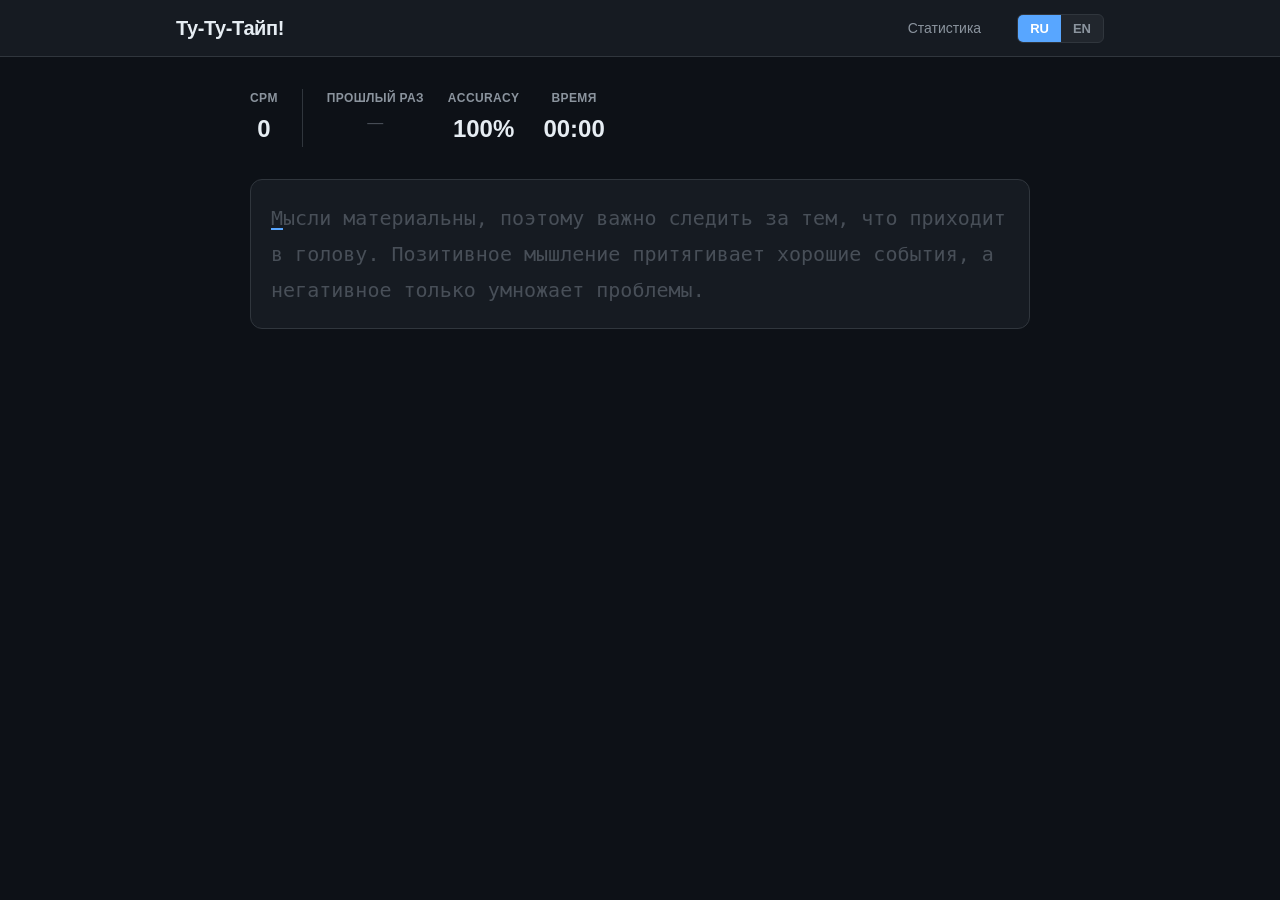
==== index.html @ 5333d148 "initial" ====
<!DOCTYPE html>
<html lang="ru">
<head>
  <meta charset="UTF-8">
  <meta name="viewport" content="width=device-width, initial-scale=1.0">
  <title>tututype — тренажер скорости печати</title>
  <link rel="stylesheet" href="style/main.css">
  <link rel="stylesheet" href="style/test.css">
</head>
<body>
  <header class="header">
    <div class="header__inner">
      <a href="index.html" class="logo">Ту-Ту-Тайп!</a>
      <nav class="nav">
        <a href="stats.html" class="nav__link">Статистика</a>
      </nav>
      <div class="lang-switch">
        <button class="lang-switch__btn" data-lang="ru" aria-pressed="true">RU</button>
        <button class="lang-switch__btn" data-lang="en" aria-pressed="false">EN</button>
      </div>
    </div>
  </header>

  <main class="main">
    <div class="test-container">
      <div class="metrics">
        <div class="metric">
          <span class="metric__label">CPM</span>
          <span class="metric__value" id="cpm-current">0</span>
        </div>
        <div class="metric metric--prev">
          <span class="metric__label">прошлый раз</span>
          <span class="metric__value metric__value--prev" id="cpm-prev">—</span>
        </div>
        <div class="metric">
          <span class="metric__label">Accuracy</span>
          <span class="metric__value" id="accuracy">100%</span>
        </div>
        <div class="metric">
          <span class="metric__label">Время</span>
          <span class="metric__value" id="timer">00:00</span>
        </div>
      </div>

      <div class="quote" id="quote"></div>

      <input class="hidden-input" id="hidden-input" type="text" autofocus>

      <div class="results" id="results" hidden>
        <h2 class="results__title">Результат</h2>
        <div class="results__grid">
          <div class="results__item">
            <span class="results__label">CPM</span>
            <span class="results__value" id="result-cpm">0</span>
          </div>
          <div class="results__item">
            <span class="results__label">Accuracy</span>
            <span class="results__value" id="result-accuracy">0%</span>
          </div>
          <div class="results__item">
            <span class="results__label">Время</span>
            <span class="results__value" id="result-time">00:00</span>
          </div>
          <div class="results__item">
            <span class="results__label">Ошибки</span>
            <span class="results__value" id="result-errors">0</span>
          </div>
        </div>
        <div class="results__actions">
          <button class="btn btn--secondary" id="btn-retry">Попробовать снова</button>
          <button class="btn btn--primary" id="btn-new">Новая цитата</button>
        </div>
      </div>

      <div class="mobile-warning">
        Клавиатурный тренажер лучше работает на компьютере
      </div>
    </div>
  </main>

  <script src="data/quotes-ru.js"></script>
  <script src="data/quotes-en.js"></script>
  <script src="js/storage.js"></script>
  <script src="js/test.js"></script>
</body>
</html>
---- style/main.css ----
:root {
  --bg-primary: #0d1117;
  --bg-secondary: #161b22;
  --bg-tertiary: #21262d;
  --text-primary: #e6edf3;
  --text-secondary: #8b949e;
  --text-muted: #484f58;
  --accent: #58a6ff;
  --correct: #3fb950;
  --error: #f85149;
  --error-bg: rgba(248, 81, 73, 0.15);
  --border: #30363d;
  --danger: #f85149;
  --danger-hover: #da3633;
  --btn-primary-bg: #238636;
  --btn-primary-hover: #2ea043;
  --btn-secondary-bg: #21262d;
  --btn-secondary-hover: #30363d;
}

*,
*::before,
*::after {
  margin: 0;
  padding: 0;
  box-sizing: border-box;
}

html {
  font-size: 16px;
  -webkit-text-size-adjust: 100%;
}

body {
  background: var(--bg-primary);
  color: var(--text-primary);
  min-height: 100vh;
  min-height: 100dvh;
  font-family: -apple-system, BlinkMacSystemFont, "Segoe UI", Roboto, "Noto Sans",
    sans-serif;
  display: flex;
  flex-direction: column;
  line-height: 1.5;
}

.header {
  background: var(--bg-secondary);
  border-bottom: 1px solid var(--border);
  position: sticky;
  top: 0;
  z-index: 100;
}

.header__inner {
  display: flex;
  align-items: center;
  gap: 24px;
  max-width: 960px;
  margin: 0 auto;
  padding: 0 16px;
  height: 56px;
}

.logo {
  font-size: 1.25rem;
  font-weight: 700;
  color: var(--text-primary);
  text-decoration: none;
  letter-spacing: -0.02em;
}

.logo:hover {
  color: var(--accent);
}

.nav {
  margin-left: auto;
}

.nav__link {
  color: var(--text-secondary);
  text-decoration: none;
  padding: 8px 12px;
  border-radius: 6px;
  font-size: 0.875rem;
  transition: 0.15s;
}

.nav__link:hover {
  color: var(--text-primary);
  background: var(--bg-tertiary);
}

.nav__link--active {
  color: var(--text-primary);
  font-weight: 600;
}

.lang-switch {
  background: var(--bg-tertiary);
  border: 1px solid var(--border);
  border-radius: 6px;
  display: flex;
  overflow: hidden;
}

.lang-switch__btn {
  background: none;
  border: none;
  color: var(--text-secondary);
  cursor: pointer;
  font-family: inherit;
  font-size: 0.8125rem;
  font-weight: 600;
  padding: 6px 12px;
  transition: 0.15s;
}

.lang-switch__btn[aria-pressed="true"] {
  background: var(--accent);
  color: #fff;
}

.lang-switch__btn:not([aria-pressed="true"]):hover {
  background: var(--bg-secondary);
  color: var(--text-primary);
}

.main {
  flex: 1;
  display: flex;
  flex-direction: column;
  align-items: center;
  padding: 32px 16px;
}

.btn {
  display: inline-flex;
  align-items: center;
  justify-content: center;
  padding: 10px 20px;
  font-size: 0.875rem;
  font-weight: 600;
  border-radius: 8px;
  border: 1px solid transparent;
  cursor: pointer;
  font-family: inherit;
  transition: 0.15s;
}

.btn--primary {
  background: var(--btn-primary-bg);
  border-color: var(--btn-primary-bg);
  color: #fff;
}

.btn--primary:hover {
  background: var(--btn-primary-hover);
}

.btn--secondary {
  background: var(--btn-secondary-bg);
  border-color: var(--border);
  color: var(--text-primary);
}

.btn--secondary:hover {
  background: var(--btn-secondary-hover);
}

.btn--danger {
  background: transparent;
  border-color: var(--danger);
  color: var(--danger);
}

.btn--danger:hover {
  background: var(--danger);
  color: #fff;
}

.stats-container {
  width: 100%;
  max-width: 800px;
}

.stats__title {
  font-size: 1.5rem;
  margin-bottom: 24px;
}

.stats__best,
.stats__age,
.stats__chart,
.stats__history {
  margin-bottom: 32px;
}

.stats__best h2,
.stats__age h2,
.stats__chart h2,
.stats__history h2 {
  font-size: 1rem;
  font-weight: 600;
  color: var(--text-secondary);
  text-transform: uppercase;
  letter-spacing: 0.03em;
  margin-bottom: 12px;
}

.best-result {
  font-size: 2rem;
  font-weight: 700;
  color: var(--accent);
}

.best-result span {
  font-size: 1rem;
  font-weight: 400;
  color: var(--text-secondary);
}

.age-form {
  display: flex;
  gap: 8px;
  margin-bottom: 12px;
}

.age-input {
  background: var(--bg-tertiary);
  border: 1px solid var(--border);
  border-radius: 8px;
  color: var(--text-primary);
  font-family: inherit;
  font-size: 1rem;
  padding: 10px 14px;
  width: 140px;
}

.age-input:focus {
  border-color: var(--accent);
  outline: none;
}

.age-evaluation {
  background: var(--bg-secondary);
  border: 1px solid var(--border);
  border-radius: 8px;
  padding: 16px;
}

.age-evaluation__level {
  font-size: 1.25rem;
  font-weight: 700;
  margin-bottom: 8px;
}

.age-evaluation__comparison {
  color: var(--text-secondary);
  margin-bottom: 4px;
}

.age-evaluation__comment {
  color: var(--text-secondary);
  font-style: italic;
}

.chart-wrapper {
  background: var(--bg-secondary);
  border: 1px solid var(--border);
  border-radius: 8px;
  padding: 16px;
}

.chart {
  width: 100%;
  height: auto;
}

.chart line,
.chart path {
  stroke: var(--border);
}

.chart text {
  fill: var(--text-secondary);
  font-size: 10px;
}

.table-wrapper {
  overflow-x: auto;
}

.history-table {
  width: 100%;
  border-collapse: collapse;
  font-size: 0.875rem;
}

.history-table th,
.history-table td {
  padding: 10px 12px;
  text-align: left;
  border-bottom: 1px solid var(--border);
  white-space: nowrap;
}

.history-table th {
  font-size: 0.75rem;
  font-weight: 600;
  color: var(--text-secondary);
  text-transform: uppercase;
  letter-spacing: 0.03em;
}

.history-table td {
  color: var(--text-primary);
}

.history-table tr:hover td {
  background: var(--bg-tertiary);
}

.history-table .quote-cell {
  max-width: 200px;
  overflow: hidden;
  text-overflow: ellipsis;
  white-space: nowrap;
}

.history__actions {
  margin-top: 16px;
}

.mobile-warning {
  display: none;
  text-align: center;
  color: var(--text-secondary);
  font-size: 0.875rem;
  padding: 16px;
  margin-top: 24px;
}

@media (max-width: 640px) {
  .header__inner {
    gap: 12px;
  }

  .mobile-warning {
    display: block;
  }

  .history-table th:nth-child(3),
  .history-table td:nth-child(3) {
    display: none;
  }
}

@media (max-width: 480px) {
  .lang-switch__btn {
    padding: 6px 8px;
    font-size: 0.75rem;
  }

  .logo {
    font-size: 1rem;
  }
}
---- style/test.css ----
.test-container {
  width: 100%;
  max-width: 780px;
}

.metrics {
  display: flex;
  gap: 24px;
  margin-bottom: 32px;
  flex-wrap: wrap;
}

.metric {
  display: flex;
  flex-direction: column;
  align-items: center;
  gap: 4px;
}

.metric__label {
  font-size: 0.75rem;
  font-weight: 600;
  color: var(--text-secondary);
  text-transform: uppercase;
  letter-spacing: 0.03em;
}

.metric__value {
  font-size: 1.5rem;
  font-weight: 700;
  color: var(--text-primary);
  font-variant-numeric: tabular-nums;
}

.metric__value--prev {
  font-size: 1rem;
  font-weight: 400;
  color: var(--text-muted);
}

.metric--prev {
  padding-left: 24px;
  border-left: 1px solid var(--border);
}

.quote {
  background: var(--bg-secondary);
  border: 1px solid var(--border);
  border-radius: 12px;
  color: var(--text-muted);
  font-family: "JetBrains Mono", "Fira Code", "Cascadia Code", Consolas, monospace;
  font-size: 1.25rem;
  line-height: 1.8;
  margin-bottom: 24px;
  min-height: 120px;
  padding: 20px;
  user-select: none;
  word-wrap: break-word;
}

.quote__char {
  display: inline;
  position: relative;
  transition: color 0.05s;
}

.quote__char--correct {
  color: var(--correct);
}

.quote__char--incorrect {
  background: var(--error-bg);
  border-radius: 2px;
  color: var(--error);
}

.quote__char--current::before {
  content: "";
  position: absolute;
  bottom: 0;
  left: 0;
  right: 0;
  height: 2px;
  background: var(--accent);
  animation: blink 1s step-end infinite;
}

@keyframes blink {
  50% {
    opacity: 0;
  }
}

.quote--finished .quote__char--current::before {
  display: none;
}

.hidden-input {
  position: absolute;
  left: -9999px;
  opacity: 0;
  width: 1px;
  height: 1px;
}

.results {
  background: var(--bg-secondary);
  border: 1px solid var(--border);
  border-radius: 12px;
  margin-top: 16px;
  padding: 28px;
  text-align: center;
}

.results__title {
  font-size: 1.25rem;
  margin-bottom: 20px;
}

.results__grid {
  display: grid;
  grid-template-columns: repeat(4, 1fr);
  gap: 16px;
  margin-bottom: 24px;
}

.results__item {
  display: flex;
  flex-direction: column;
  gap: 4px;
}

.results__label {
  font-size: 0.75rem;
  font-weight: 600;
  color: var(--text-secondary);
  text-transform: uppercase;
  letter-spacing: 0.03em;
}

.results__value {
  font-size: 1.5rem;
  font-weight: 700;
  font-variant-numeric: tabular-nums;
}

.results__actions {
  display: flex;
  gap: 12px;
  justify-content: center;
}

@media (max-width: 560px) {
  .metrics {
    gap: 16px;
    justify-content: center;
  }

  .metric--prev {
    padding-left: 16px;
  }

  .metric__value {
    font-size: 1.25rem;
  }

  .quote {
    font-size: 1rem;
    padding: 16px;
  }

  .results__grid {
    grid-template-columns: repeat(2, 1fr);
  }
}
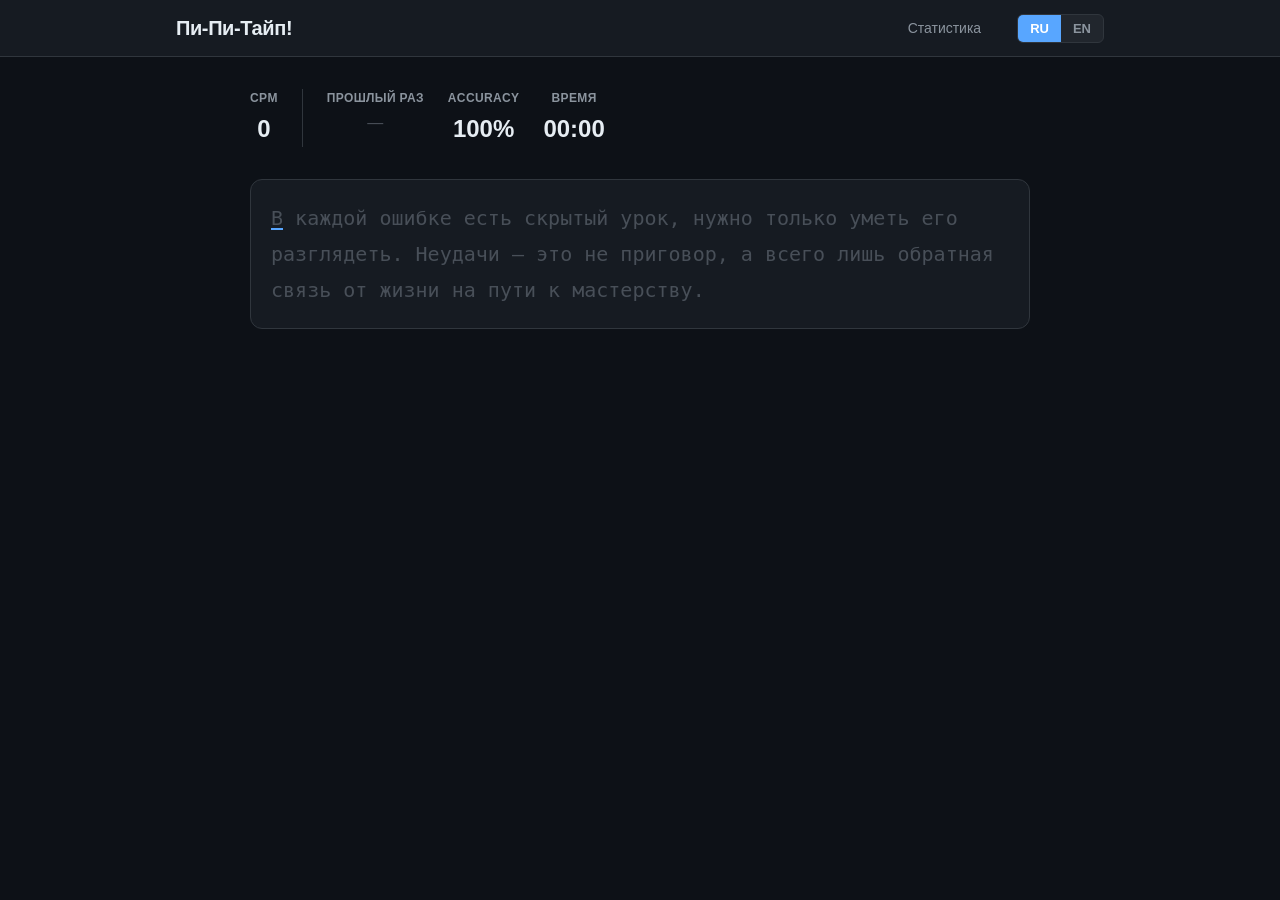
==== commit cecc71eb: "chore: rename to pipitype" ====
--- a/index.html
+++ b/index.html
@@ -3,14 +3,14 @@
 <head>
   <meta charset="UTF-8">
   <meta name="viewport" content="width=device-width, initial-scale=1.0">
-  <title>tututype — тренажер скорости печати</title>
+  <title>pipitype — тренажер скорости печати</title>
   <link rel="stylesheet" href="style/main.css">
   <link rel="stylesheet" href="style/test.css">
 </head>
 <body>
   <header class="header">
     <div class="header__inner">
-      <a href="index.html" class="logo">Ту-Ту-Тайп!</a>
+      <a href="index.html" class="logo">Пи-Пи-Тайп!</a>
       <nav class="nav">
         <a href="stats.html" class="nav__link">Статистика</a>
       </nav>
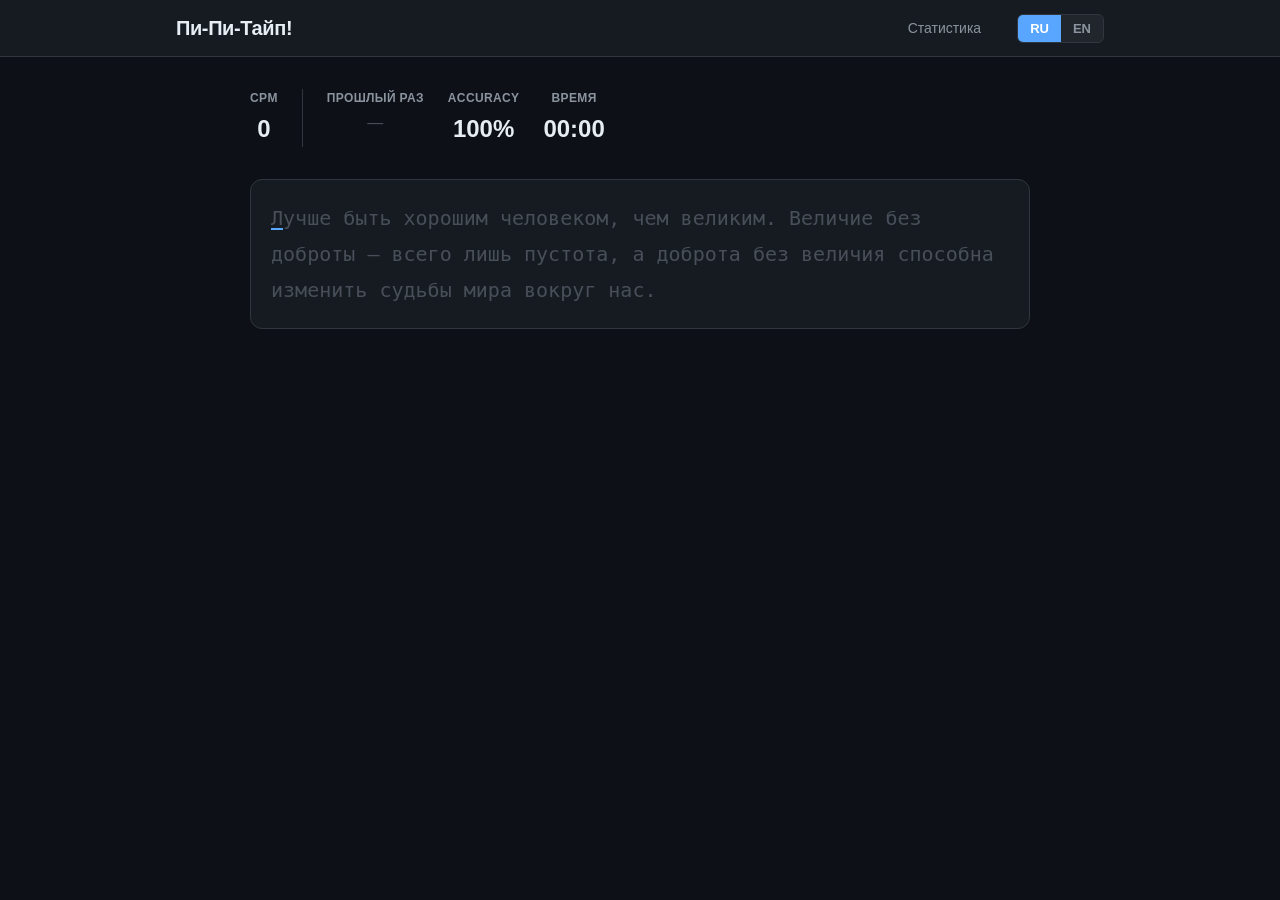
==== commit e5b18bf2: "feat: change button "retry"" ====
--- a/index.html
+++ b/index.html
@@ -67,8 +67,8 @@
           </div>
         </div>
         <div class="results__actions">
-          <button class="btn btn--secondary" id="btn-retry">Попробовать снова</button>
-          <button class="btn btn--primary" id="btn-new">Новая цитата</button>
+          <button class="btn btn--primary btn--large" id="btn-new">Начать заново</button>
+          <button class="btn btn--secondary" id="btn-stats">Статистика</button>
         </div>
       </div>
 
--- a/style/test.css
+++ b/style/test.css
@@ -150,6 +150,11 @@
   justify-content: center;
 }
 
+.results__actions .btn--large {
+  padding: 14px 32px;
+  font-size: 1.0625rem;
+}
+
 @media (max-width: 560px) {
   .metrics {
     gap: 16px;
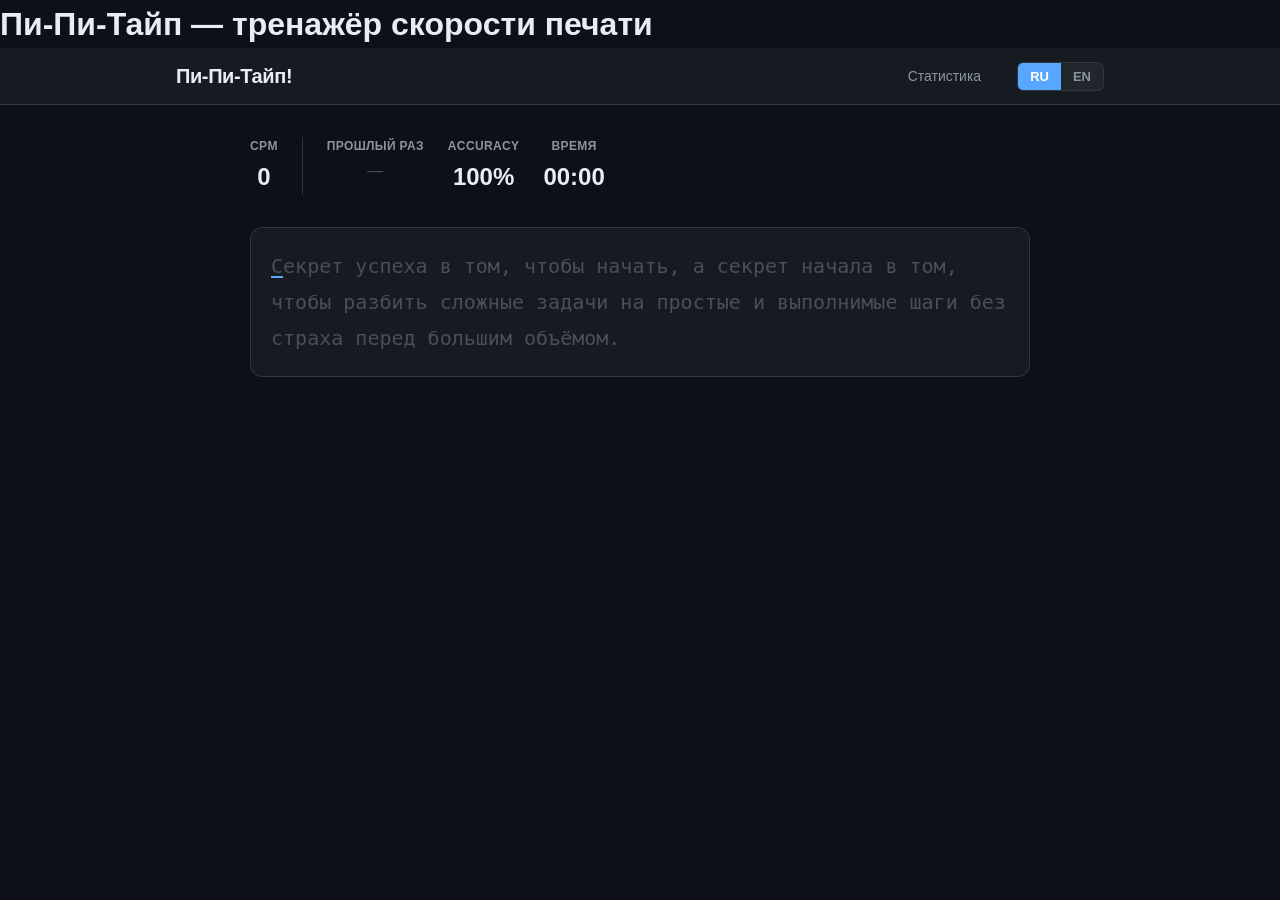
==== commit a6c3e04f: "chore: add SEO meta tags, sitemap, and robots.txt" ====
--- a/index.html
+++ b/index.html
@@ -3,11 +3,38 @@
 <head>
   <meta charset="UTF-8">
   <meta name="viewport" content="width=device-width, initial-scale=1.0">
+  <meta name="description" content="Пи-Пи-Тайп — бесплатный клавиатурный тренажёр для слепой печати на русском и английском. Тренируйте скорость набора текста с отслеживанием CPM, точности и прогресса.">
+  <meta property="og:title" content="pipitype — тренажер скорости печати">
+  <meta property="og:description" content="Бесплатный клавиатурный тренажёр с поддержкой русского и английского языка. Следите за CPM, точностью и прогрессом.">
+  <meta property="og:type" content="website">
+  <meta property="og:url" content="https://marioforte.github.io/pipitype/">
+  <meta property="og:image" content="https://marioforte.github.io/pipitype/og-image.png">
+  <link rel="canonical" href="https://marioforte.github.io/pipitype/">
   <title>pipitype — тренажер скорости печати</title>
   <link rel="stylesheet" href="style/main.css">
   <link rel="stylesheet" href="style/test.css">
+  <script type="application/ld+json">
+  {
+    "@context": "https://schema.org",
+    "@type": "WebApplication",
+    "name": "pipitype",
+    "alternateName": "Пи-Пи-Тайп",
+    "url": "https://marioforte.github.io/pipitype/",
+    "description": "Бесплатный клавиатурный тренажёр для слепой печати на русском и английском языках. Измеряет CPM, точность и отслеживает прогресс.",
+    "applicationCategory": "EducationalApplication",
+    "operatingSystem": "All",
+    "browserRequirements": "JavaScript",
+    "offers": {
+      "@type": "Offer",
+      "price": "0",
+      "priceCurrency": "USD"
+    },
+    "inLanguage": ["ru", "en"]
+  }
+  </script>
 </head>
 <body>
+  <h1 class="visually-hidden">Пи-Пи-Тайп — тренажёр скорости печати</h1>
   <header class="header">
     <div class="header__inner">
       <a href="index.html" class="logo">Пи-Пи-Тайп!</a>
--- a/style/main.css
+++ b/style/main.css
@@ -346,7 +346,19 @@
     gap: 12px;
   }
 
-  .mobile-warning {
+.visually-hidden {
+  position: absolute;
+  width: 1px;
+  height: 1px;
+  margin: -1px;
+  padding: 0;
+  overflow: hidden;
+  border: 0;
+  clip: rect(0, 0, 0, 0);
+  white-space: nowrap;
+}
+
+.mobile-warning {
     display: block;
   }
 
